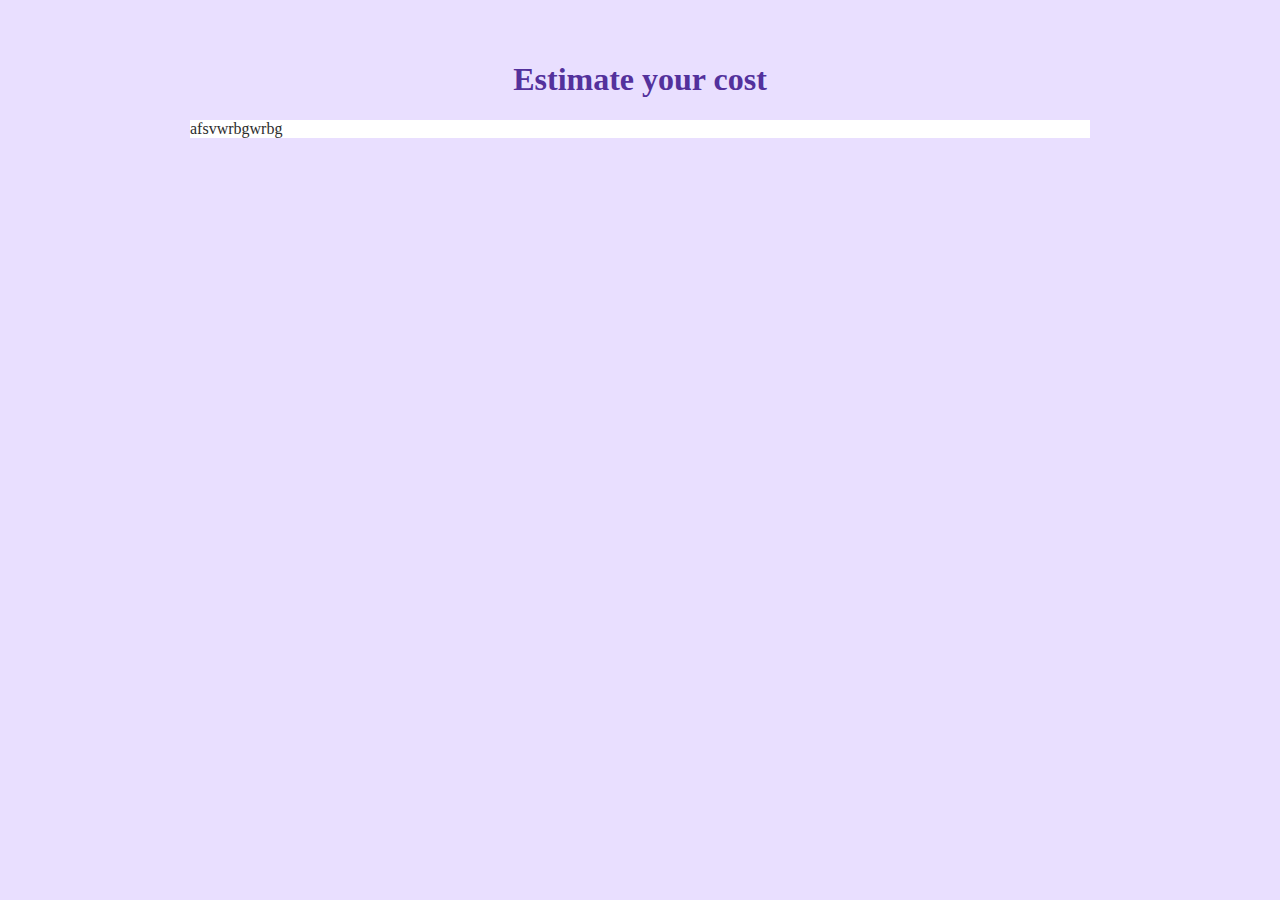
==== cost estimate project/index.html @ b6df455d "cost estimate project" ====
<!DOCTYPE html>
<html lang="en">
  <head>
    <meta charset="UTF-8" />
    <meta name="viewport" content="width=device-width, initial-scale=1.0" />
    <link rel="stylesheet" href="./style.css" />
    <title>Document</title>
  </head>
  <body>
    <h1>Estimate your cost</h1>
    <div class="container">afsvwrbgwrbg</div>
  </body>
</html>
---- cost estimate project/style.css ----
body {
  background-color: rgb(233, 223, 255);
  color: rgb(44, 44, 44);
  display: flex;
  flex-direction: column;
  justify-content: center;
  align-items: center;
  padding: 32px;
}
h1 {
  color: rgb(83, 49, 156);
}
.container {
  background-color: #fff;
  max-width: 900px;
  width: 100%;
}
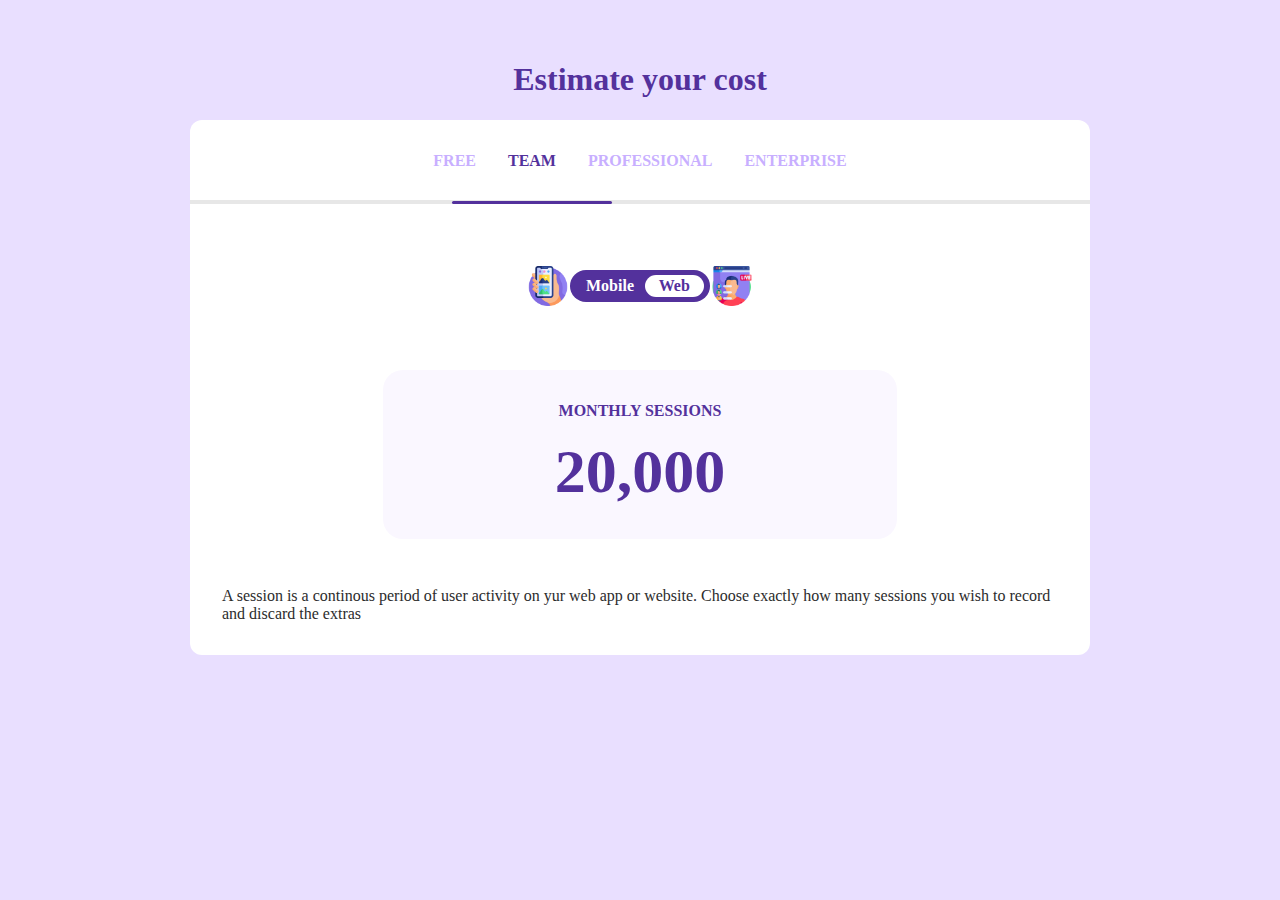
==== commit a24f4815: "estimate cost project" ====
--- a/cost estimate project/index.html
+++ b/cost estimate project/index.html
@@ -8,6 +8,32 @@
   </head>
   <body>
     <h1>Estimate your cost</h1>
-    <div class="container">afsvwrbgwrbg</div>
+    <div class="container">
+      <div class="tabs">
+        <p>Free</p>
+        <p class="active">team</p>
+        <p>professional</p>
+        <p>enterprise</p>
+      </div>
+      <div class="line"></div>
+      <div class="toggle-wrapper">
+        <img src="./images/icon1.png" />
+        <div class="toggle">
+          <span>Mobile</span>
+          <span>Web</span>
+        </div>
+        <img src="./images/icon2.png" />
+      </div>
+      <!-- sessions container -->
+      <div class="sessions">
+        <p>Monthly sessions</p>
+        <p>20,000</p>
+      </div>
+      <p class="description">
+        A session is a continous period of user activity on yur web app or
+        website. Choose exactly how many sessions you wish to record and discard
+        the extras
+      </p>
+    </div>
   </body>
 </html>
--- a/cost estimate project/style.css
+++ b/cost estimate project/style.css
@@ -11,7 +11,122 @@
   color: rgb(83, 49, 156);
 }
 .container {
+  display: flex;
+  flex-direction: column;
+  justify-content: center;
+  align-items: center;
   background-color: #fff;
   max-width: 900px;
   width: 100%;
+  position: relative;
+  border-radius: 12px;
 }
+.tabs {
+  display: flex;
+  justify-content: space-around;
+  text-transform: uppercase;
+  color: rgb(200, 175, 255);
+  margin-bottom: 32px;
+  position: relative;
+}
+
+.tabs p {
+  padding: 16px;
+  font-weight: bold;
+}
+.tabs p:hover {
+  color: rgb(83, 49, 156);
+  cursor: pointer;
+}
+.tabs p.active {
+  color: rgb(83, 49, 156);
+  position: relative;
+}
+.line {
+  width: 100%;
+  height: 4px;
+  background-color: rgb(231, 231, 231);
+  position: absolute;
+  top: 80px;
+}
+.tabs .active::before {
+  content: "";
+  width: 200%;
+  height: 3px;
+  background-color: rgb(83, 49, 156);
+  position: absolute;
+  left: -50%;
+  top: 65px;
+  z-index: 2;
+  border-radius: 10px;
+}
+
+/* toggle bar */
+
+.toggle-wrapper {
+  display: flex;
+  justify-content: center;
+  align-items: center;
+  margin: 32px 0;
+}
+.toggle-wrapper img {
+  width: 40px;
+  height: 40px;
+  margin: 0 2px;
+}
+.toggle {
+  display: flex;
+  background-color: rgb(83, 49, 156);
+  justify-content: space-between;
+  align-items: center;
+  width: 140px;
+  height: 32px;
+  padding: 4px 6px 4px 16px;
+  font-size: 16px;
+  font-weight: bold;
+  box-sizing: border-box;
+  border-radius: 30px;
+}
+.toggle span:first-of-type {
+  color: #fff;
+}
+.toggle span:last-of-type {
+  color: rgb(83, 49, 156);
+  background-color: #fff;
+  padding: 2px 12px;
+  border-radius: 20px;
+  width: 30%;
+  align-items: center;
+  text-align: center;
+}
+
+/* sessions container */
+
+.sessions {
+  background-color: rgb(250, 247, 255);
+  width: 50%;
+  text-align: center;
+  padding: 32px;
+  border-radius: 20px;
+  margin: 32px 0;
+  text-transform: uppercase;
+
+  font-weight: bold;
+}
+
+.sessions p:first-of-type {
+  margin: 0;
+  color: rgb(83, 49, 156);
+}
+
+.sessions p:last-of-type {
+  margin-top: 16px;
+  margin-bottom: 0;
+  font-size: 62px;
+  color: rgb(83, 49, 156);
+}
+.description {
+  padding: 0 32px;
+  line-height: 32pxpx;
+  margin: 16px 0 32px 0;
+}
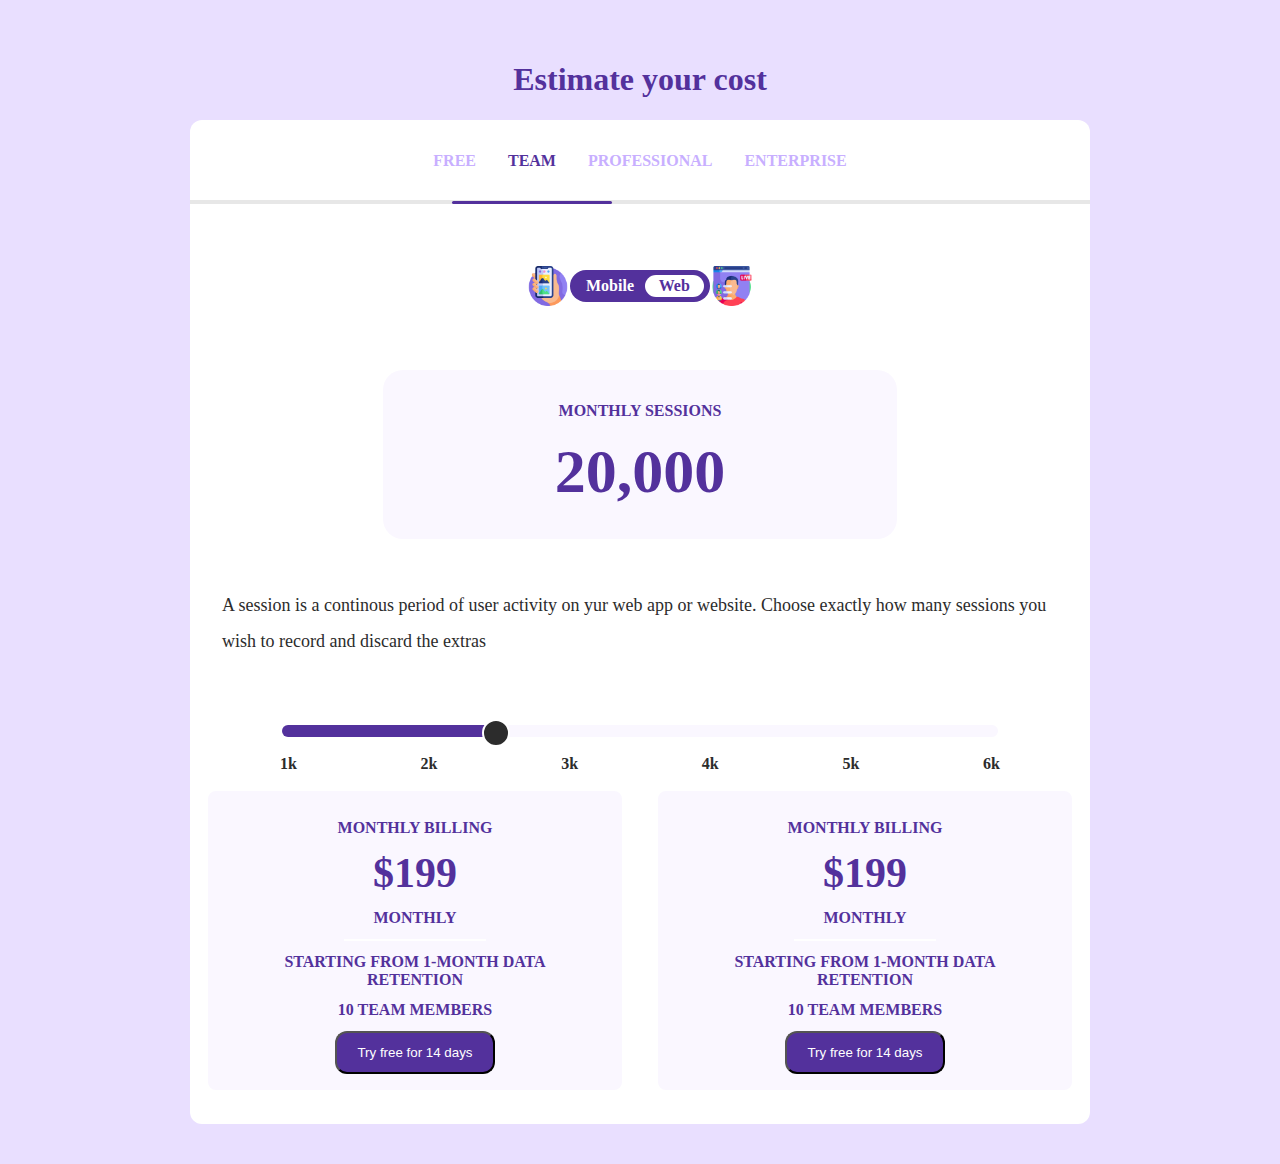
==== commit 740793b3: "estomate cost project final" ====
--- a/cost estimate project/index.html
+++ b/cost estimate project/index.html
@@ -34,6 +34,43 @@
         website. Choose exactly how many sessions you wish to record and discard
         the extras
       </p>
+      <div class="scroller">
+        <div class="scroll-bar">
+          <div class="scroll">
+            <div class="point"></div>
+          </div>
+        </div>
+      </div>
+      <div class="scroll-progress">
+        <ul>
+          <li>1k</li>
+          <li>2k</li>
+          <li>3k</li>
+          <li>4k</li>
+          <li>5k</li>
+          <li>6k</li>
+        </ul>
+      </div>
+      <div class="card-wrapper">
+        <card class="card">
+          <p>MOnthly Billing</p>
+          <p class="price">$199</p>
+          <p>Monthly</p>
+          <hr />
+          <p>Starting from 1-month data retention</p>
+          <p>10 team members</p>
+          <button class="button">Try free for 14 days</button>
+        </card>
+        <card class="card">
+          <p>MOnthly Billing</p>
+          <p class="price">$199</p>
+          <p>Monthly</p>
+          <hr />
+          <p>Starting from 1-month data retention</p>
+          <p>10 team members</p>
+          <button class="button">Try free for 14 days</button>
+        </card>
+      </div>
     </div>
   </body>
 </html>
--- a/cost estimate project/style.css
+++ b/cost estimate project/style.css
@@ -127,6 +127,110 @@
 }
 .description {
   padding: 0 32px;
-  line-height: 32pxpx;
+  line-height: 36px;
+  font-size: 18px;
   margin: 16px 0 32px 0;
 }
+
+/* scroll effect */
+
+.scroller {
+  width: 80%;
+  margin: 32px 0 16px 0;
+
+  display: flex;
+  justify-content: center;
+  align-items: center;
+}
+.scroll-bar {
+  width: 100%;
+  background-color: rgb(250, 247, 255);
+  height: 12px;
+  position: relative;
+  border: 2px solid white;
+  border-radius: 10px;
+}
+.scroll {
+  width: 31%;
+  background-color: rgb(83, 49, 156);
+  height: 12px;
+  border-top-left-radius: 20px;
+  border-bottom-left-radius: 20px;
+  position: absolute;
+  top: 0;
+  left: 0;
+}
+.point {
+  height: 24px;
+  width: 24px;
+  background-color: rgb(44, 44, 44);
+  position: absolute;
+  left: 200px;
+  border-radius: 50%;
+  top: -6px;
+  border: 2px solid white;
+  transition: 0.5s transform ease;
+}
+.point:hover {
+  transform: scale(1.2);
+}
+.scroll-progress {
+  width: 80%;
+}
+.scroll-progress ul {
+  display: flex;
+  list-style: none;
+  flex-direction: row;
+  justify-content: space-between;
+  margin: 0;
+  margin-bottom: 16px;
+  padding: 0;
+}
+
+.scroll-progress ul li {
+  font-weight: 600;
+  color: rgb(44, 44, 44);
+}
+
+/* card design */
+.card-wrapper {
+  display: flex;
+
+  padding: 0 16px;
+}
+.card {
+  border: 2px solid white;
+  border-radius: 10px;
+  background-color: rgb(250, 247, 255);
+  text-align: center;
+  padding: 16px 32px;
+  margin-bottom: 32px;
+  text-transform: uppercase;
+  color: rgb(83, 49, 156);
+  font-weight: bold;
+}
+.card hr {
+  width: 40%;
+  border: 1px solid white;
+}
+.card:first-of-type {
+  margin-right: 32px;
+}
+.button {
+  background-color: rgb(83, 49, 156);
+  color: #fff;
+  padding: 12px 20px;
+  border-radius: 12px;
+  transition: 0.5s transform ease-in;
+}
+.button:hover {
+  cursor: pointer;
+  transform: scale(1.1);
+}
+.price {
+  font-size: 42px;
+  margin: 0;
+}
+.card p {
+  margin: 12px;
+}
